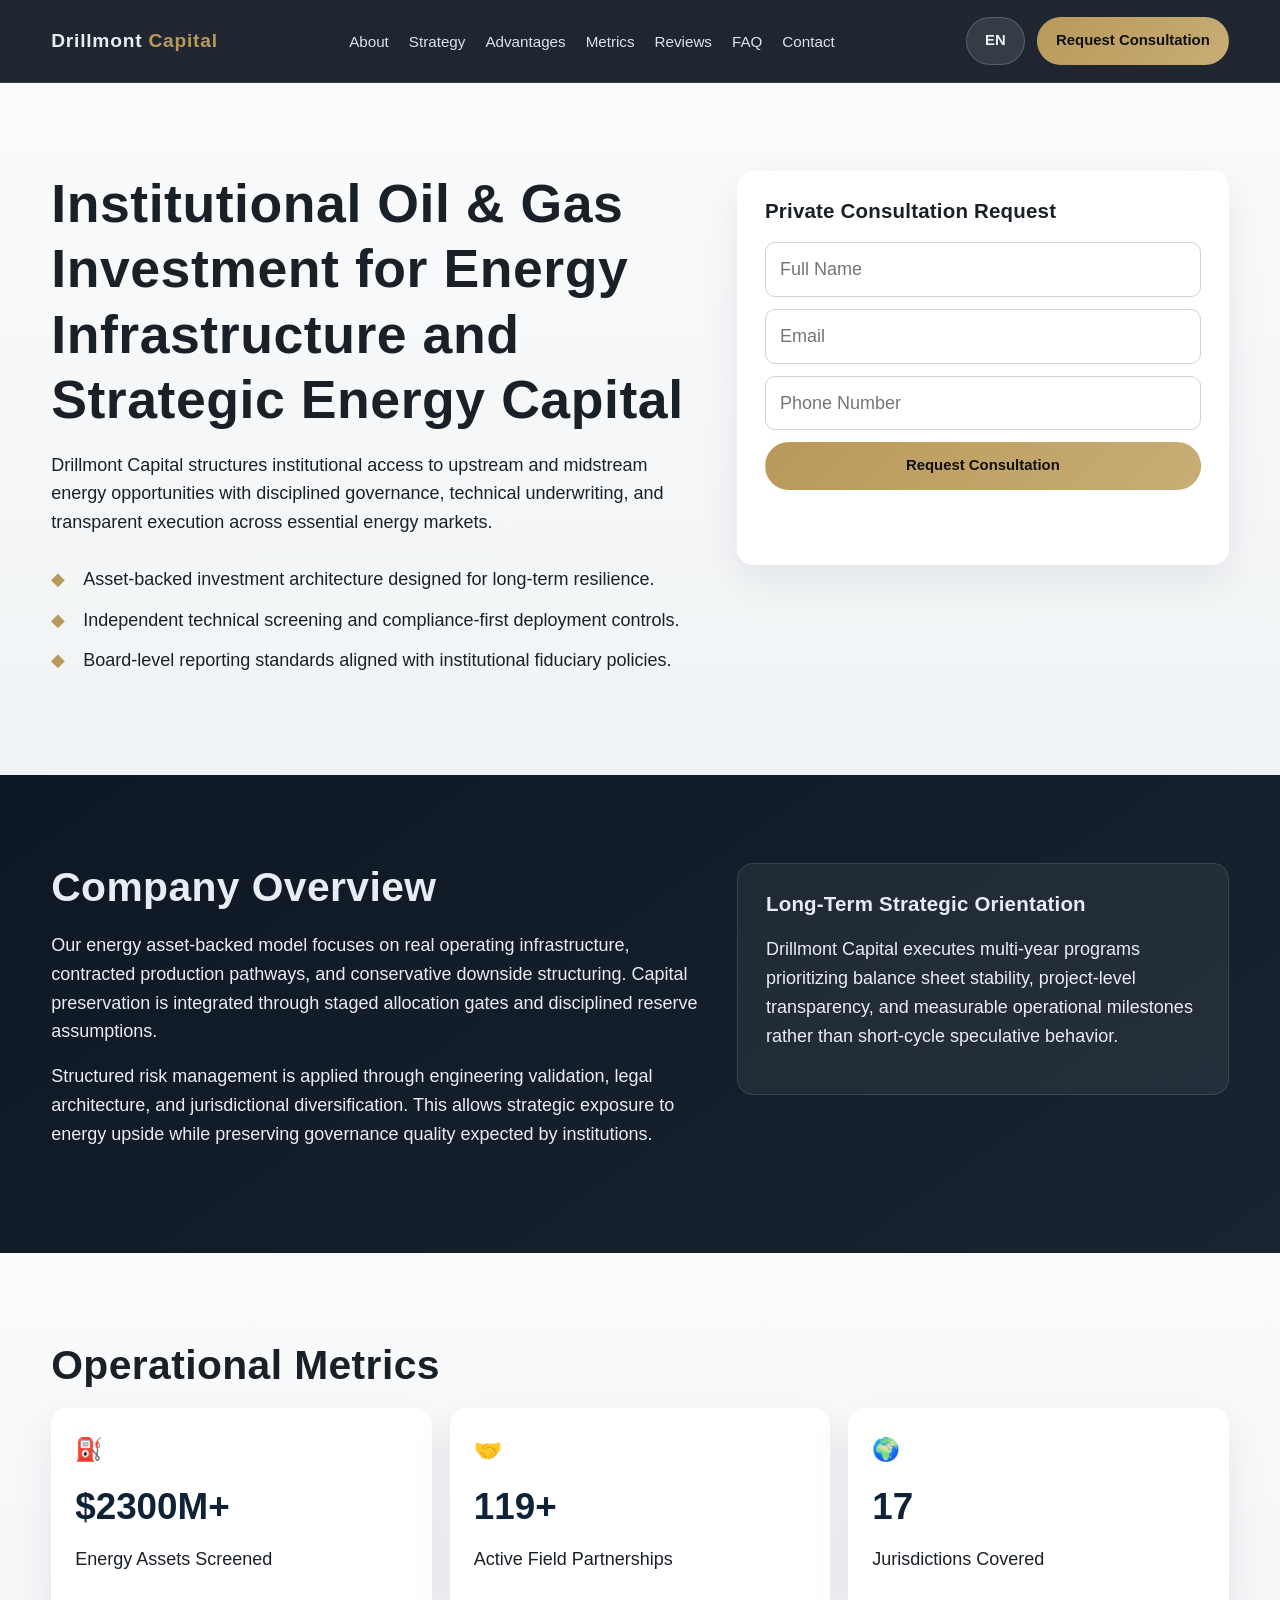
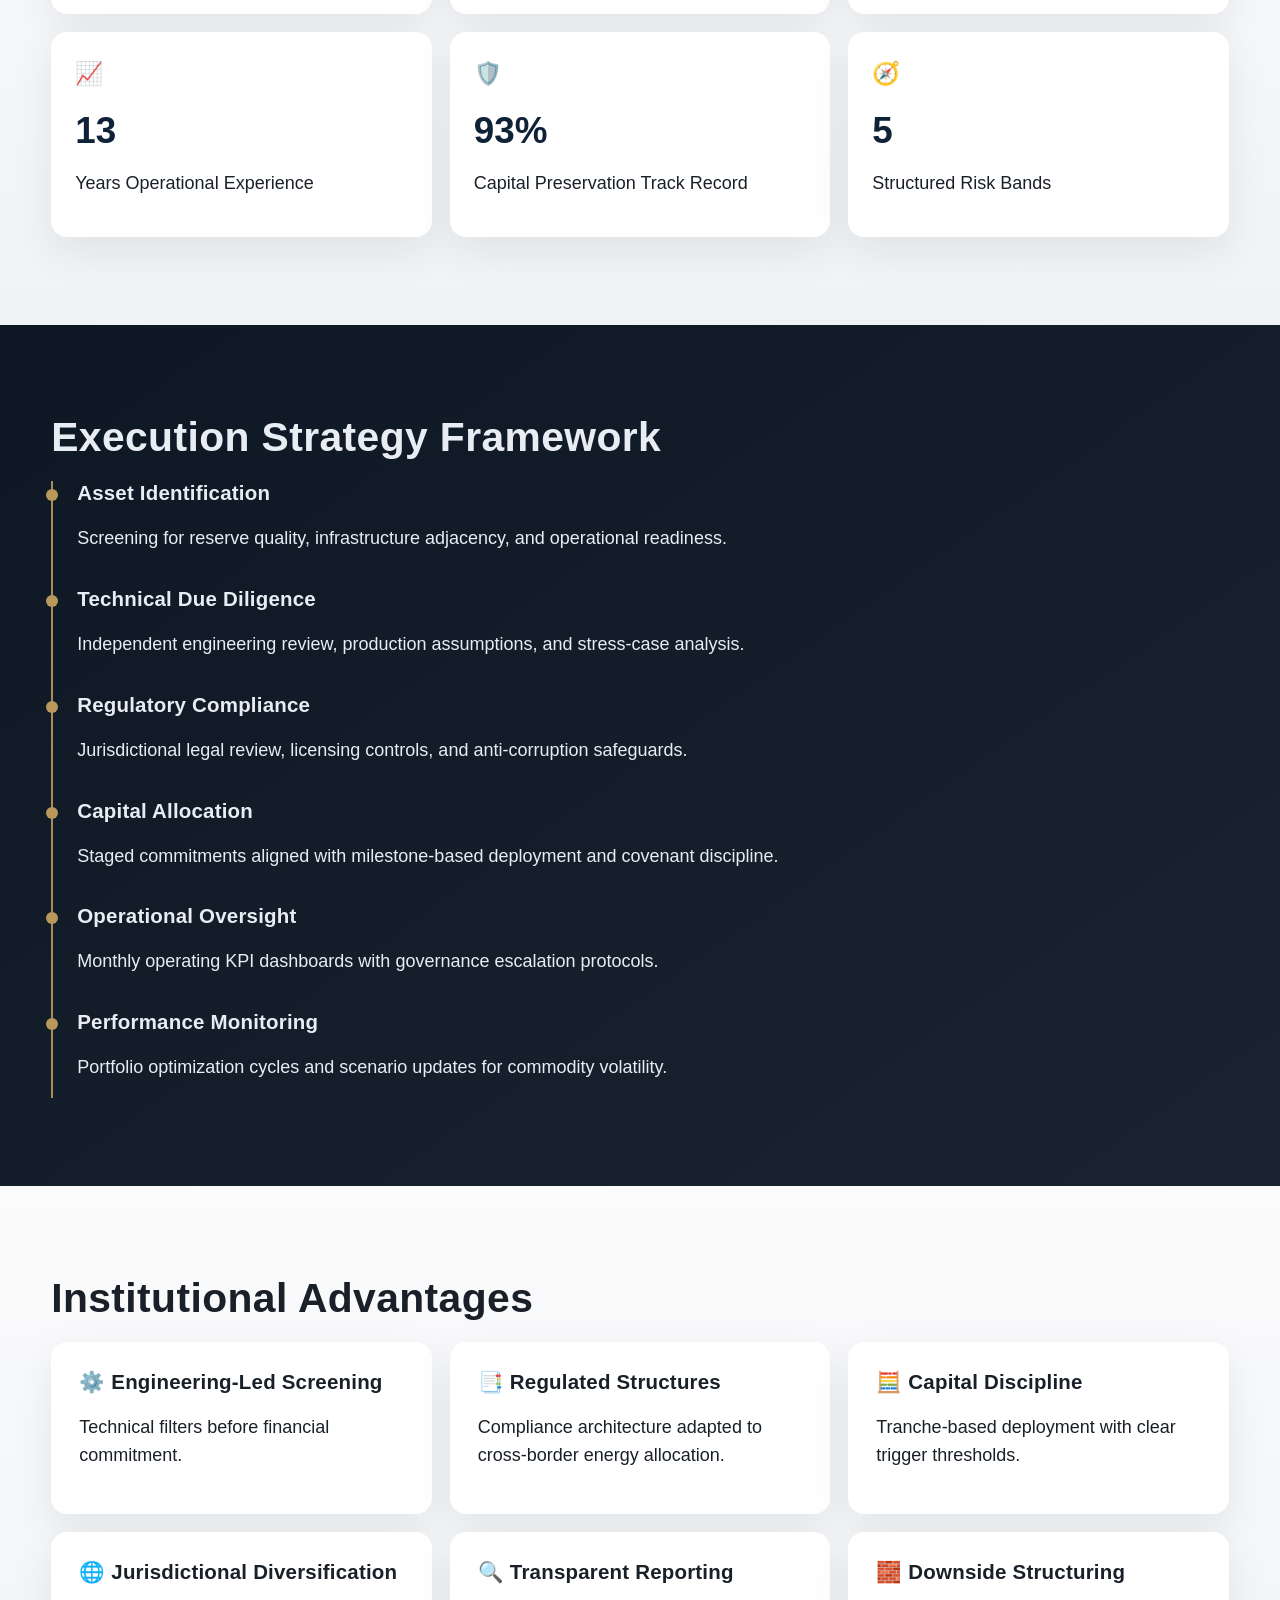
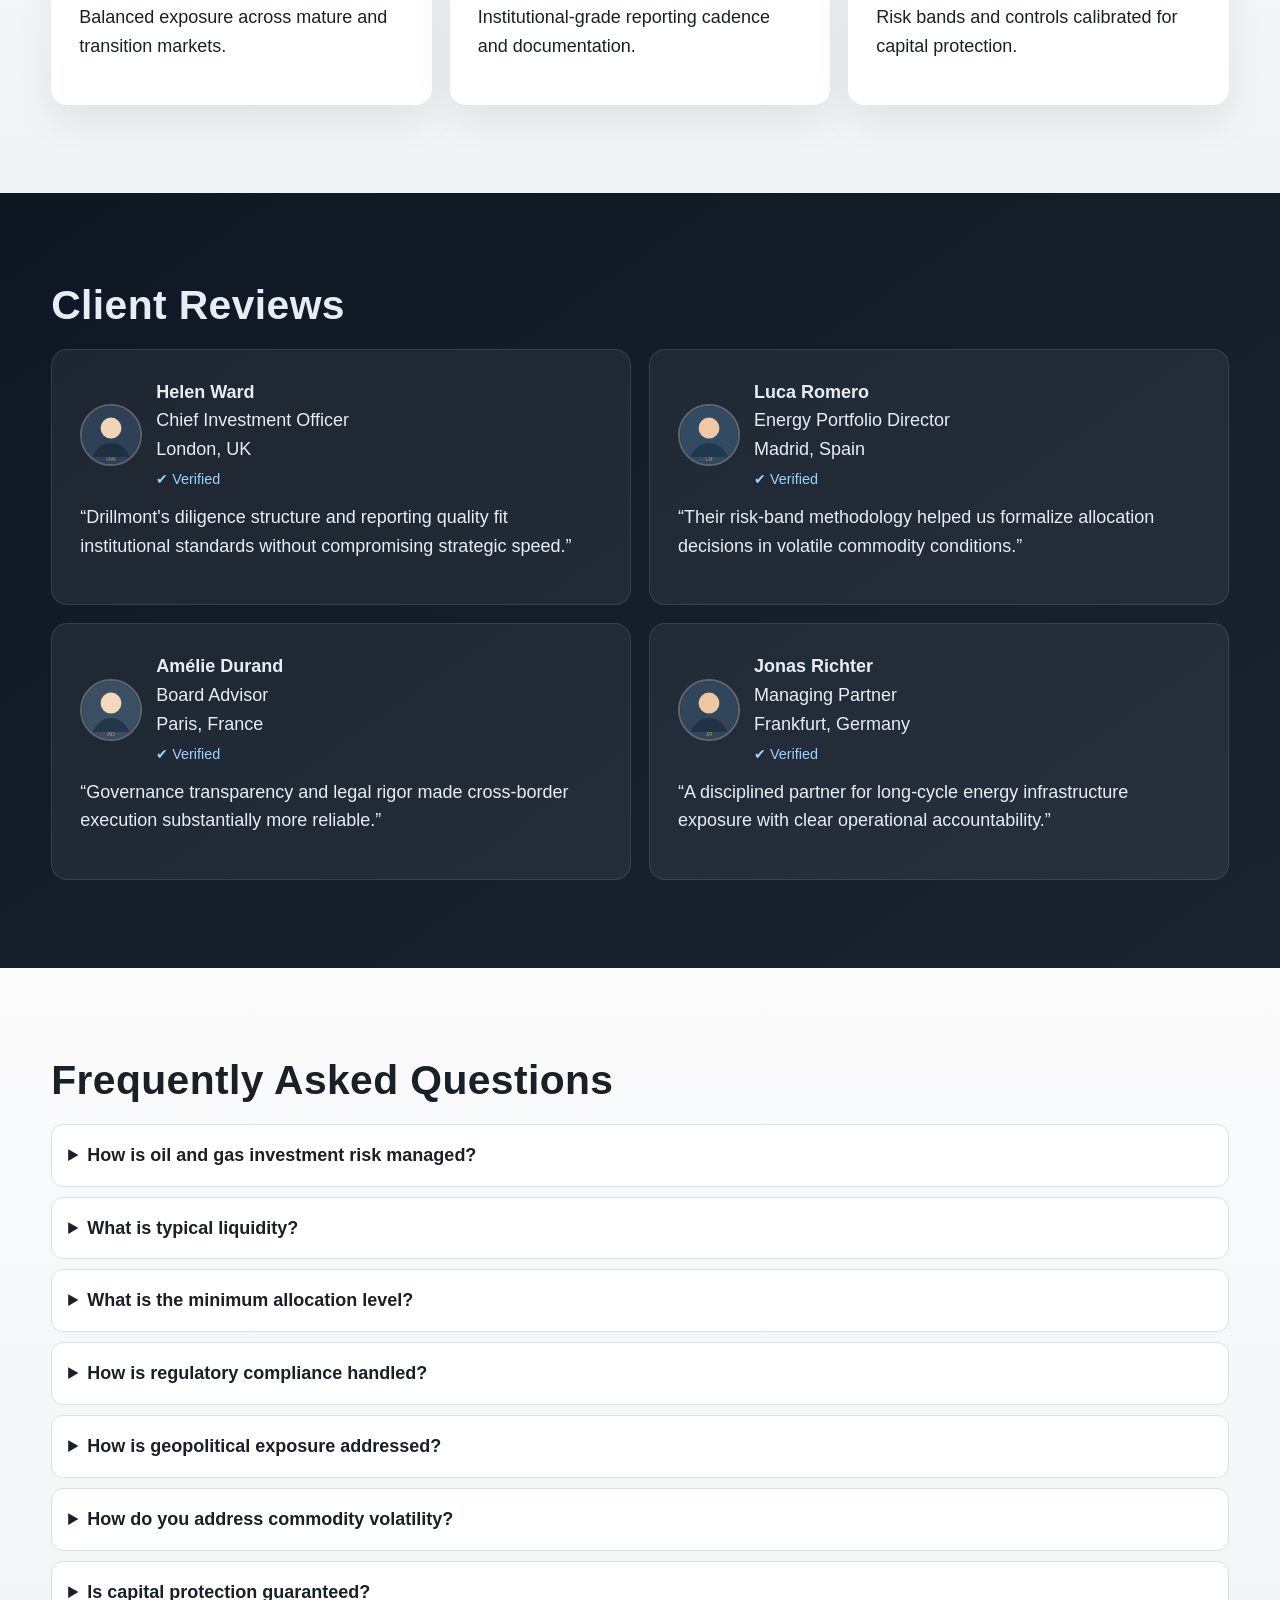
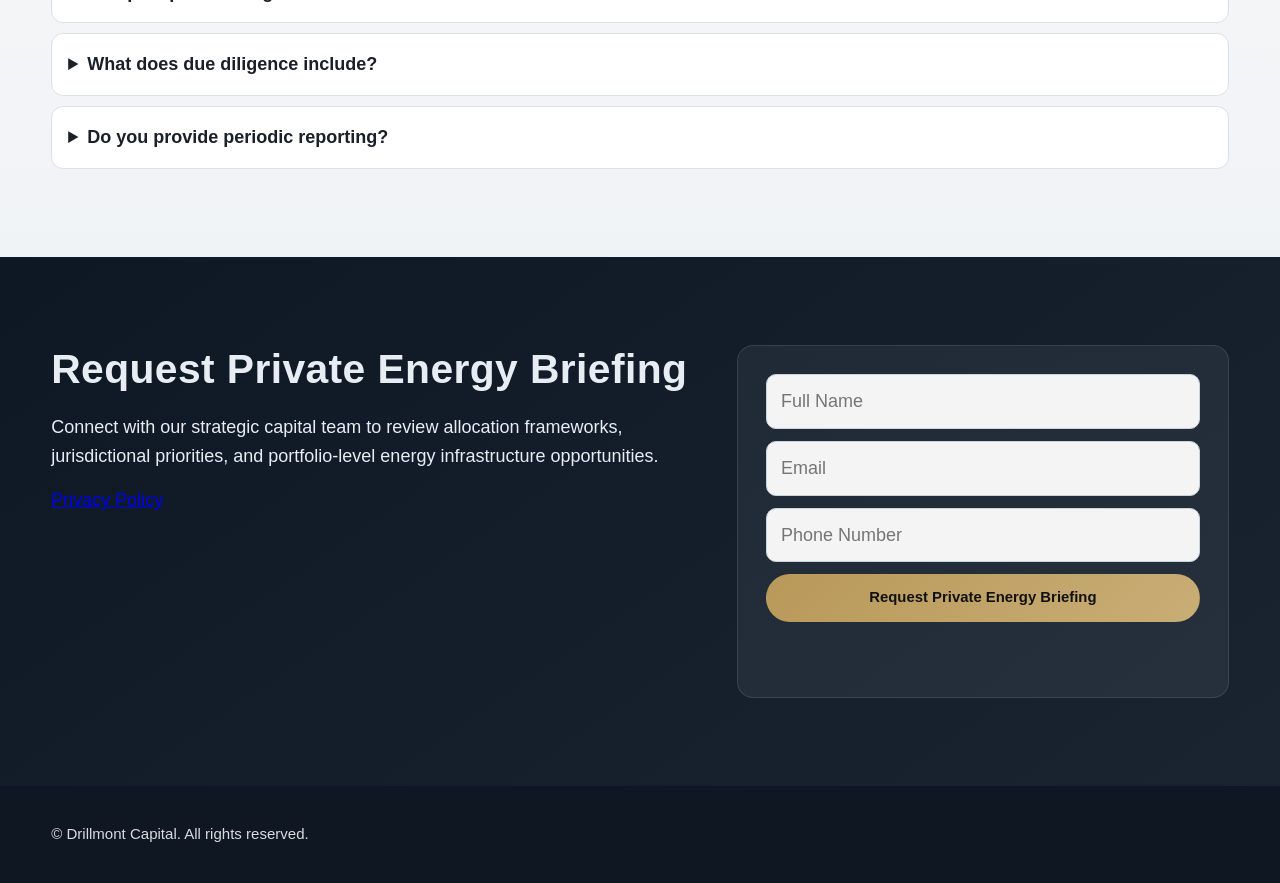
==== index.html @ 222e93b5 "Build premium multilingual static Drillmont Capital website" ====
<!doctype html>
<html lang="en">
<head>
  <meta charset="UTF-8">
  <meta name="viewport" content="width=device-width,initial-scale=1">
  <title>Drillmont Capital | Oil & Gas Investment & Strategic Energy Capital</title>
  <meta name="description" content="Drillmont Capital is an institutional oil and gas investment firm focused on strategic energy capital, infrastructure-backed opportunities, risk structure, and long-term capital preservation.">
  <link rel="icon" href="./assets/favicon.svg" type="image/svg+xml">
  <link rel="stylesheet" href="./assets/styles.css">
</head>
<body>
<header class="site-header">
  <div class="container header-row">
    <a class="logo" href="./index.html">Drillmont <span>Capital</span></a>
    <nav class="main-nav" aria-label="Primary">
      <ul>
        <li><a href="#about">About</a></li><li><a href="#strategy">Strategy</a></li><li><a href="#advantages">Advantages</a></li><li><a href="#metrics">Metrics</a></li><li><a href="#reviews">Reviews</a></li><li><a href="#faq">FAQ</a></li><li><a href="#contact">Contact</a></li>
      </ul>
    </nav>
    <div class="header-actions">
      <select class="lang-select" aria-label="Select language">
        <option value="./index.html" selected>EN</option><option value="./de/index.html">DE</option><option value="./fr/index.html">FR</option><option value="./es/index.html">ES</option><option value="./it/index.html">IT</option>
      </select>
      <a class="btn" href="#contact">Request Consultation</a>
      <button class="burger" aria-label="Open menu" aria-expanded="false"><span></span><span></span><span></span></button>
    </div>
  </div>
</header>
<div class="drawer-backdrop"></div>
<aside class="mobile-drawer" aria-label="Mobile menu">
  <a href="#about">About</a><a href="#strategy">Strategy</a><a href="#advantages">Advantages</a><a href="#metrics">Metrics</a><a href="#reviews">Reviews</a><a href="#faq">FAQ</a><a href="#contact">Contact</a>
  <select class="lang-select" aria-label="Select language mobile">
    <option value="./index.html" selected>English</option><option value="./de/index.html">Deutsch</option><option value="./fr/index.html">Français</option><option value="./es/index.html">Español</option><option value="./it/index.html">Italiano</option>
  </select>
</aside>

<section class="section section-light" id="about">
  <div class="container hero-grid">
    <div>
      <h1>Institutional Oil &amp; Gas Investment for Energy Infrastructure and Strategic Energy Capital</h1>
      <p>Drillmont Capital structures institutional access to upstream and midstream energy opportunities with disciplined governance, technical underwriting, and transparent execution across essential energy markets.</p>
      <ul class="trust-list">
        <li>Asset-backed investment architecture designed for long-term resilience.</li>
        <li>Independent technical screening and compliance-first deployment controls.</li>
        <li>Board-level reporting standards aligned with institutional fiduciary policies.</li>
      </ul>
    </div>
    <div class="card">
      <h3>Private Consultation Request</h3>
      <form class="form-grid" data-demo-form="true">
        <input type="text" placeholder="Full Name" required>
        <input type="email" placeholder="Email" required>
        <input type="tel" placeholder="Phone Number" required>
        <button class="btn" type="submit">Request Consultation</button>
        <div class="submit-msg" aria-live="polite"></div>
      </form>
    </div>
  </div>
</section>

<section class="section section-dark">
  <div class="container overview-grid">
    <div>
      <h2>Company Overview</h2>
      <p>Our energy asset-backed model focuses on real operating infrastructure, contracted production pathways, and conservative downside structuring. Capital preservation is integrated through staged allocation gates and disciplined reserve assumptions.</p>
      <p>Structured risk management is applied through engineering validation, legal architecture, and jurisdictional diversification. This allows strategic exposure to energy upside while preserving governance quality expected by institutions.</p>
    </div>
    <div class="card">
      <h3>Long-Term Strategic Orientation</h3>
      <p>Drillmont Capital executes multi-year programs prioritizing balance sheet stability, project-level transparency, and measurable operational milestones rather than short-cycle speculative behavior.</p>
    </div>
  </div>
</section>

<section class="section section-light" id="metrics">
  <div class="container">
    <h2>Operational Metrics</h2>
    <div class="stats-grid">
      <article class="stat-card"><div class="stat-icon">⛽</div><div class="stat-value" data-counter-target="24" data-prefix="$" data-suffix="00M+">$0</div><p>Energy Assets Screened</p></article>
      <article class="stat-card"><div class="stat-icon">🤝</div><div class="stat-value" data-counter-target="120" data-suffix="+">0</div><p>Active Field Partnerships</p></article>
      <article class="stat-card"><div class="stat-icon">🌍</div><div class="stat-value" data-counter-target="18">0</div><p>Jurisdictions Covered</p></article>
      <article class="stat-card"><div class="stat-icon">📈</div><div class="stat-value" data-counter-target="14">0</div><p>Years Operational Experience</p></article>
      <article class="stat-card"><div class="stat-icon">🛡️</div><div class="stat-value" data-counter-target="94" data-suffix="%">0</div><p>Capital Preservation Track Record</p></article>
      <article class="stat-card"><div class="stat-icon">🧭</div><div class="stat-value" data-counter-target="6">0</div><p>Structured Risk Bands</p></article>
    </div>
  </div>
</section>

<section class="section section-dark" id="strategy">
  <div class="container">
    <h2>Execution Strategy Framework</h2>
    <div class="timeline">
      <div class="timeline-item"><h3>Asset Identification</h3><p>Screening for reserve quality, infrastructure adjacency, and operational readiness.</p></div>
      <div class="timeline-item"><h3>Technical Due Diligence</h3><p>Independent engineering review, production assumptions, and stress-case analysis.</p></div>
      <div class="timeline-item"><h3>Regulatory Compliance</h3><p>Jurisdictional legal review, licensing controls, and anti-corruption safeguards.</p></div>
      <div class="timeline-item"><h3>Capital Allocation</h3><p>Staged commitments aligned with milestone-based deployment and covenant discipline.</p></div>
      <div class="timeline-item"><h3>Operational Oversight</h3><p>Monthly operating KPI dashboards with governance escalation protocols.</p></div>
      <div class="timeline-item"><h3>Performance Monitoring</h3><p>Portfolio optimization cycles and scenario updates for commodity volatility.</p></div>
    </div>
  </div>
</section>

<section class="section section-light" id="advantages">
  <div class="container">
    <h2>Institutional Advantages</h2>
    <div class="adv-grid">
      <article class="card"><h3>⚙️ Engineering-Led Screening</h3><p>Technical filters before financial commitment.</p></article>
      <article class="card"><h3>📑 Regulated Structures</h3><p>Compliance architecture adapted to cross-border energy allocation.</p></article>
      <article class="card"><h3>🧮 Capital Discipline</h3><p>Tranche-based deployment with clear trigger thresholds.</p></article>
      <article class="card"><h3>🌐 Jurisdictional Diversification</h3><p>Balanced exposure across mature and transition markets.</p></article>
      <article class="card"><h3>🔍 Transparent Reporting</h3><p>Institutional-grade reporting cadence and documentation.</p></article>
      <article class="card"><h3>🧱 Downside Structuring</h3><p>Risk bands and controls calibrated for capital protection.</p></article>
    </div>
  </div>
</section>

<section class="section section-dark" id="reviews">
  <div class="container">
    <h2>Client Reviews</h2>
    <div class="review-grid">
      <article class="card"><div class="testimonial-head"><img class="avatar" src="./assets/avatars/avatar-1.svg" alt="Helen Ward"><div><strong>Helen Ward</strong><br>Chief Investment Officer<br>London, UK<br><span class="badge">✔ Verified</span></div></div><p>“Drillmont's diligence structure and reporting quality fit institutional standards without compromising strategic speed.”</p></article>
      <article class="card"><div class="testimonial-head"><img class="avatar" src="./assets/avatars/avatar-2.svg" alt="Luca Romero"><div><strong>Luca Romero</strong><br>Energy Portfolio Director<br>Madrid, Spain<br><span class="badge">✔ Verified</span></div></div><p>“Their risk-band methodology helped us formalize allocation decisions in volatile commodity conditions.”</p></article>
      <article class="card"><div class="testimonial-head"><img class="avatar" src="./assets/avatars/avatar-3.svg" alt="Amelie Durand"><div><strong>Amélie Durand</strong><br>Board Advisor<br>Paris, France<br><span class="badge">✔ Verified</span></div></div><p>“Governance transparency and legal rigor made cross-border execution substantially more reliable.”</p></article>
      <article class="card"><div class="testimonial-head"><img class="avatar" src="./assets/avatars/avatar-4.svg" alt="Jonas Richter"><div><strong>Jonas Richter</strong><br>Managing Partner<br>Frankfurt, Germany<br><span class="badge">✔ Verified</span></div></div><p>“A disciplined partner for long-cycle energy infrastructure exposure with clear operational accountability.”</p></article>
    </div>
  </div>
</section>

<section class="section section-light faq" id="faq">
  <div class="container">
    <h2>Frequently Asked Questions</h2>
    <details><summary>How is oil and gas investment risk managed?</summary><p>Through reserve validation, stress-tested pricing assumptions, and staged capital deployment controls.</p></details>
    <details><summary>What is typical liquidity?</summary><p>Liquidity depends on structure and project phase; allocations are generally positioned as medium-to-long term.</p></details>
    <details><summary>What is the minimum allocation level?</summary><p>Minimum allocation is discussed in consultation and depends on jurisdiction, mandate type, and suitability checks.</p></details>
    <details><summary>How is regulatory compliance handled?</summary><p>We apply jurisdiction-specific legal review, AML/KYC frameworks, and ongoing compliance monitoring.</p></details>
    <details><summary>How is geopolitical exposure addressed?</summary><p>By diversification, legal protections, and exposure limits tied to predefined risk bands.</p></details>
    <details><summary>How do you address commodity volatility?</summary><p>Scenario planning, hedging frameworks where appropriate, and active portfolio rebalancing.</p></details>
    <details><summary>Is capital protection guaranteed?</summary><p>No. Capital is at risk and no guaranteed returns are offered; all opportunities involve market uncertainty.</p></details>
    <details><summary>What does due diligence include?</summary><p>Technical, legal, environmental, operational, and financial diligence conducted prior to investment.</p></details>
    <details><summary>Do you provide periodic reporting?</summary><p>Yes. Clients receive structured reporting with key performance and risk indicators.</p></details>
  </div>
</section>

<section class="section section-dark" id="contact">
  <div class="container contact-grid">
    <div>
      <h2>Request Private Energy Briefing</h2>
      <p>Connect with our strategic capital team to review allocation frameworks, jurisdictional priorities, and portfolio-level energy infrastructure opportunities.</p>
      <p><a href="#" data-open-privacy>Privacy Policy</a></p>
    </div>
    <div class="card">
      <form class="form-grid" data-demo-form="true">
        <input type="text" placeholder="Full Name" required>
        <input type="email" placeholder="Email" required>
        <input type="tel" placeholder="Phone Number" required>
        <button class="btn" type="submit">Request Private Energy Briefing</button>
        <div class="submit-msg" aria-live="polite"></div>
      </form>
    </div>
  </div>
</section>

<footer class="footer"><div class="container">© Drillmont Capital. All rights reserved.</div></footer>

<div class="modal" id="privacy-modal" aria-hidden="true">
  <div class="modal-backdrop"></div>
  <div class="modal-panel">
    <button class="modal-close" data-close-privacy aria-label="Close">×</button>
    <h2>Privacy Policy</h2>
    <h3>Introduction</h3><p>This policy explains how Drillmont Capital collects and processes personal data in connection with strategic energy capital communications.</p>
    <h3>Definitions</h3><p>Personal data means any information relating to an identified or identifiable person. Processing includes collection, storage, analysis, and transmission.</p>
    <h3>Data Processing</h3><p>We process contact details, communication records, and suitability information for consultation management, regulatory checks, and service improvement.</p>
    <h3>Legal Basis</h3><p>Processing is based on consent, contractual necessity, legal obligations, and legitimate interest where appropriate.</p>
    <h3>Energy Market Risk Disclosure</h3><p>Energy investment activity includes commodity price volatility, operational execution risk, regulatory change risk, and geopolitical disruptions that can materially affect outcomes.</p>
    <h3>Capital at Risk</h3><p>All investment activity involves risk of partial or total capital loss. No return is guaranteed.</p>
    <h3>Commodity Volatility</h3><p>Oil, gas, and related infrastructure valuations may fluctuate due to market supply and demand conditions.</p>
    <h3>Geopolitical Risk</h3><p>Cross-border activity may be affected by sanctions, fiscal policy changes, trade restrictions, and political instability.</p>
    <h3>No Guaranteed Returns</h3><p>Past performance is not indicative of future performance. Projections are illustrative and subject to uncertainty.</p>
    <h3>Data Retention</h3><p>Data is retained only for as long as required by legal, regulatory, and legitimate business purposes.</p>
    <h3>User Rights</h3><p>You may request access, correction, deletion, portability, and restriction of processing, subject to applicable law.</p>
    <h3>GDPR Compliance</h3><p>For EU/EEA contacts, GDPR rights are supported, including the right to lodge a complaint with a supervisory authority.</p>
    <h3>International Transfers</h3><p>Where data is transferred internationally, appropriate safeguards are applied, including contractual protections.</p>
    <h3>Policy Updates</h3><p>This policy may be updated periodically to reflect legal or operational changes.</p>
    <h3>Contact</h3><p>For privacy inquiries, contact: privacy@drillmont-capital.example</p>
    <div class="modal-actions"><button class="btn" data-close-privacy>Close</button></div>
  </div>
</div>

<script src="./assets/main.js"></script>
</body>
</html>
---- assets/styles.css ----
:root {
  --bg-light: #f6f7f8;
  --bg-white: #ffffff;
  --bg-dark: linear-gradient(145deg, #0e1824, #1a2431);
  --text-main: #1a2028;
  --text-light: #e8edf4;
  --muted: #6a7380;
  --accent: #b9995a;
  --accent-2: #0d7a7a;
  --shadow: 0 14px 40px rgba(16, 26, 39, 0.08);
  --radius: 16px;
  --container: 1180px;
}

* { box-sizing: border-box; }
html { scroll-behavior: smooth; }
body {
  margin: 0;
  font-family: "Inter", "Segoe UI", Arial, sans-serif;
  font-size: 18px;
  line-height: 1.6;
  color: var(--text-main);
  background: var(--bg-light);
}

.container { width: min(var(--container), 92%); margin: 0 auto; }
.section { padding: 88px 0; }
.section-light { background: linear-gradient(180deg, #fbfbfc, #f0f3f5); }
.section-dark { background: var(--bg-dark); color: var(--text-light); }

h1, h2, h3, h4 { line-height: 1.22; margin: 0 0 18px; letter-spacing: 0.01em; }
h1 { font-size: clamp(2.1rem, 5vw, 3.35rem); }
h2 { font-size: clamp(1.8rem, 4vw, 2.55rem); }
h3 { font-size: 1.28rem; }
p { margin: 0 0 16px; }

.site-header {
  position: sticky;
  top: 0;
  z-index: 200;
  backdrop-filter: blur(10px);
  background: rgba(12, 20, 31, 0.92);
  color: var(--text-light);
  border-bottom: 1px solid rgba(255, 255, 255, 0.12);
}
.header-row {
  display: grid;
  grid-template-columns: auto 1fr auto;
  align-items: center;
  gap: 22px;
  min-height: 82px;
}
.logo {
  font-weight: 700;
  font-size: 1.2rem;
  color: var(--text-light);
  text-decoration: none;
  letter-spacing: .04em;
}
.logo span { color: var(--accent); }
.main-nav ul {
  list-style: none;
  display: flex;
  justify-content: center;
  gap: 20px;
  margin: 0;
  padding: 0;
}
.main-nav a {
  color: #dbe2ec;
  text-decoration: none;
  font-weight: 500;
  font-size: .95rem;
}
.main-nav a:hover { color: #fff; }

.header-actions { display: flex; align-items: center; gap: 12px; }
.lang-select,
.btn {
  appearance: none;
  border: 1px solid transparent;
  border-radius: 999px;
  padding: 11px 18px;
  font-size: .93rem;
  font-weight: 600;
  cursor: pointer;
}
.lang-select {
  background: rgba(255, 255, 255, 0.1);
  color: #eef3f7;
  border-color: rgba(255, 255, 255, 0.18);
}
.btn {
  background: linear-gradient(135deg, var(--accent), #c8ad75);
  color: #111;
  text-decoration: none;
  display: inline-block;
}
.btn:hover { filter: brightness(1.05); }

.burger {
  display: none;
  background: transparent;
  border: 0;
  width: 40px;
  height: 40px;
}
.burger span {
  display: block;
  height: 2px;
  margin: 7px 0;
  background: #fff;
}
.mobile-drawer {
  position: fixed;
  top: 0; right: -100%;
  width: min(320px, 90%);
  height: 100vh;
  background: #131f2d;
  color: var(--text-light);
  padding: 28px;
  transition: right .28s ease;
  z-index: 250;
}
.mobile-drawer.open { right: 0; }
.mobile-drawer a { color: #edf2f9; text-decoration: none; display: block; margin: 12px 0; }
.drawer-backdrop {
  display: none;
  position: fixed;
  inset: 0;
  background: rgba(3, 7, 12, 0.5);
  z-index: 230;
}
.drawer-backdrop.open { display: block; }

.hero-grid,
.overview-grid,
.contact-grid { display: grid; grid-template-columns: 1.2fr .9fr; gap: 30px; align-items: start; }
.trust-list { list-style: none; padding: 0; margin: 28px 0 0; }
.trust-list li {
  margin-bottom: 12px;
  padding-left: 32px;
  position: relative;
}
.trust-list li::before {
  content: "◆";
  position: absolute;
  left: 0;
  color: var(--accent);
}

.card {
  background: var(--bg-white);
  border-radius: var(--radius);
  padding: 28px;
  box-shadow: var(--shadow);
}
.section-dark .card {
  background: rgba(255, 255, 255, 0.06);
  border: 1px solid rgba(255, 255, 255, 0.1);
  box-shadow: none;
}

.form-grid { display: grid; gap: 12px; }
input, button, select, textarea {
  font: inherit;
}
input {
  width: 100%;
  padding: 12px 14px;
  border-radius: 10px;
  border: 1px solid #cad2dc;
}
.section-dark input {
  background: rgba(255, 255, 255, 0.95);
  color: #111;
}
.submit-msg { margin-top: 10px; color: var(--accent-2); font-weight: 600; min-height: 1.4em; }

.stats-grid {
  display: grid;
  grid-template-columns: repeat(3, 1fr);
  gap: 18px;
}
.stat-card { padding: 24px; border-radius: var(--radius); background: var(--bg-white); box-shadow: var(--shadow); }
.stat-icon { font-size: 1.4rem; }
.stat-value { font-size: clamp(1.7rem, 3vw, 2.3rem); font-weight: 800; margin: 10px 0 8px; color: #102237; }

.timeline { border-left: 2px solid rgba(185, 153, 90, 0.9); padding-left: 24px; display: grid; gap: 18px; }
.timeline-item { position: relative; }
.timeline-item::before {
  content: "";
  width: 12px; height: 12px; border-radius: 50%;
  position: absolute; left: -31px; top: 8px;
  background: var(--accent);
}

.adv-grid,
.review-grid,
.faq-grid { display: grid; grid-template-columns: repeat(3, 1fr); gap: 18px; }
.review-grid { grid-template-columns: repeat(2, 1fr); }
.badge { display: inline-flex; gap: 8px; align-items: center; font-size: .9rem; color: #9ed3ff; }
.testimonial-head { display: flex; gap: 14px; align-items: center; margin-bottom: 10px; }
.avatar { width: 62px; height: 62px; border-radius: 50%; border: 2px solid rgba(255,255,255,.28); }

.faq details {
  border: 1px solid #d9e1ea;
  border-radius: 12px;
  background: #fff;
  padding: 16px;
}
.faq summary { cursor: pointer; font-weight: 600; }
.faq details + details { margin-top: 10px; }

.footer { padding: 36px 0; background: #0f1722; color: #d7dce4; font-size: .94rem; }
.footer a { color: #fff; }

.modal {
  display: none;
  position: fixed;
  inset: 0;
  z-index: 300;
}
.modal.open { display: block; }
.modal-backdrop { position: absolute; inset: 0; background: rgba(0,0,0,.6); }
.modal-panel {
  position: relative;
  background: #fff;
  color: #1f2a34;
  width: min(860px, 92%);
  max-height: 84vh;
  overflow: auto;
  margin: 6vh auto;
  border-radius: 14px;
  padding: 26px;
}
.modal-close {
  position: absolute;
  right: 14px;
  top: 10px;
  border: 0;
  font-size: 1.5rem;
  background: none;
  cursor: pointer;
}
.modal-actions { text-align: right; margin-top: 24px; }

@media (max-width: 1060px) {
  .main-nav { display: none; }
  .burger { display: block; }
  .header-actions .btn { display: none; }
  .header-row { grid-template-columns: auto 1fr auto; }
  .hero-grid, .overview-grid, .contact-grid { grid-template-columns: 1fr; }
  .stats-grid, .adv-grid, .faq-grid { grid-template-columns: 1fr 1fr; }
}
@media (max-width: 760px) {
  body { font-size: 17px; }
  .section { padding: 66px 0; }
  .stats-grid, .adv-grid, .review-grid, .faq-grid { grid-template-columns: 1fr; }
  .lang-select { width: 100%; }
}
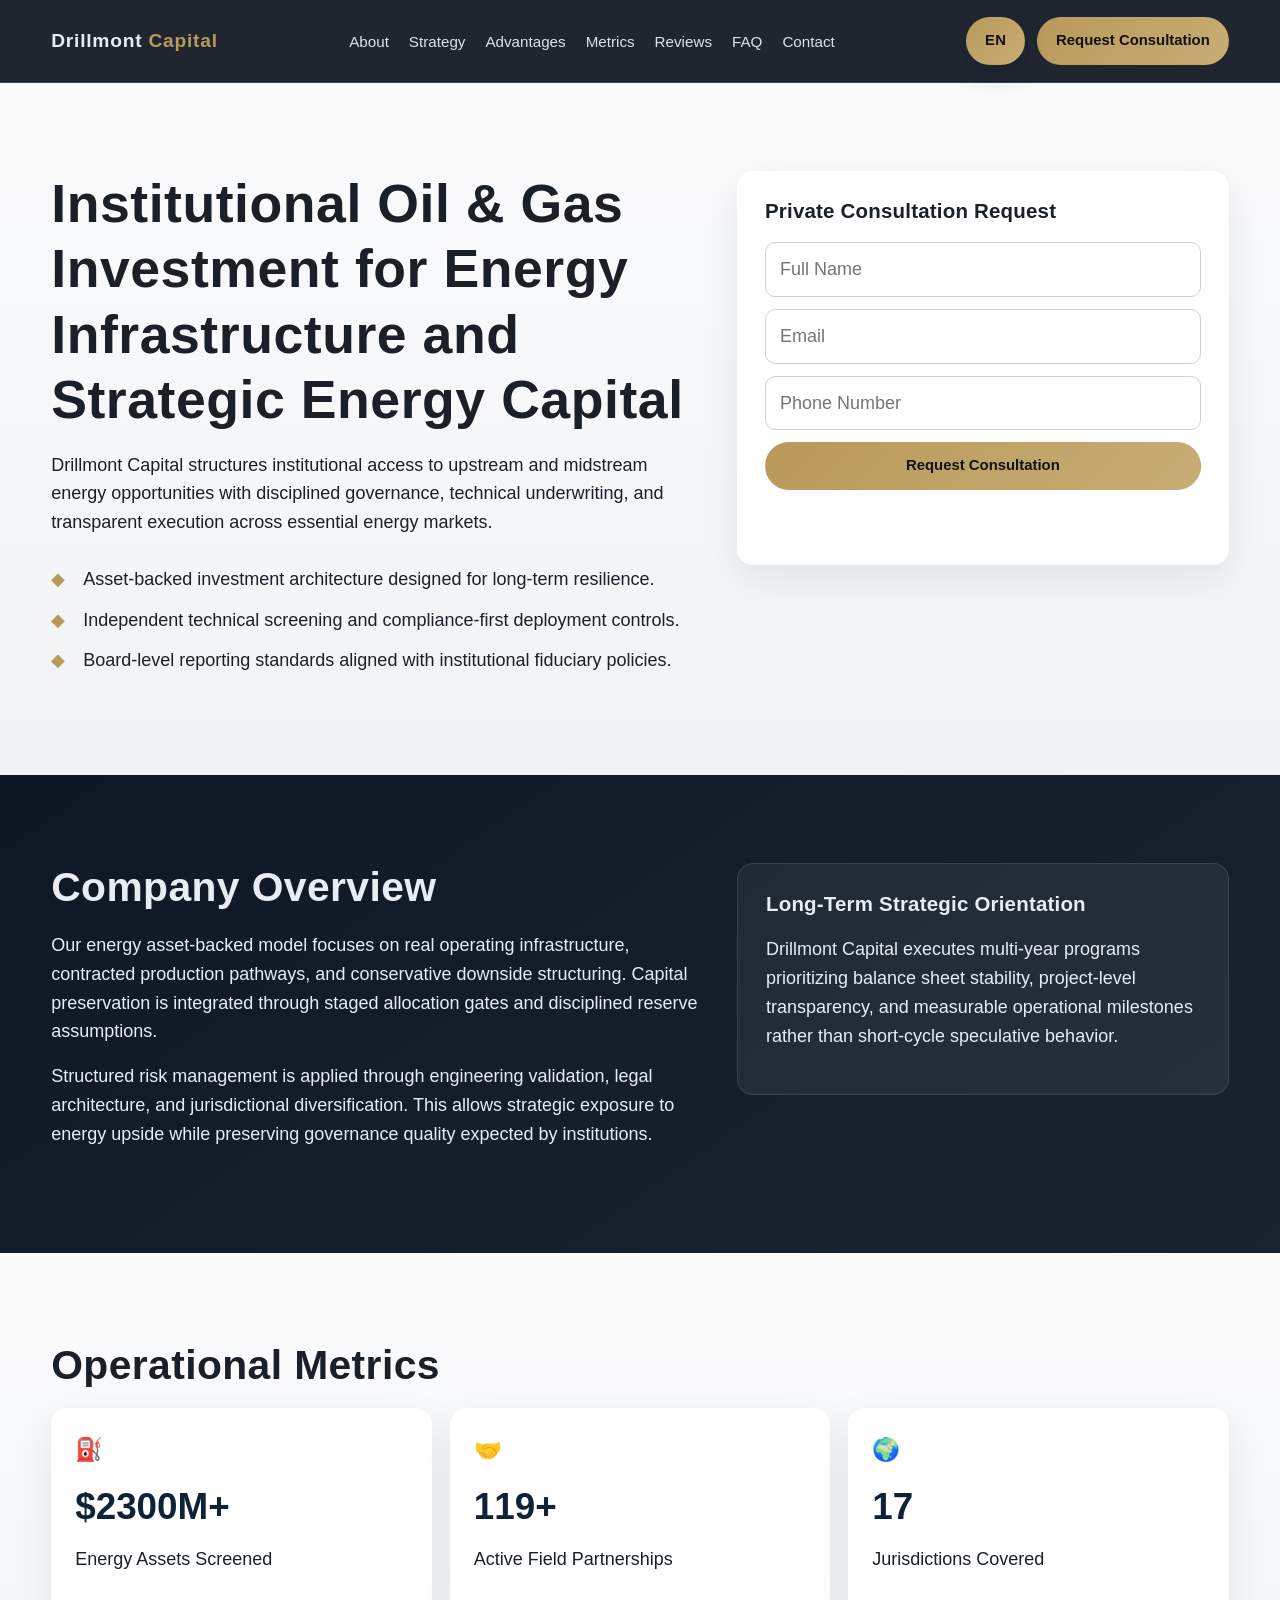
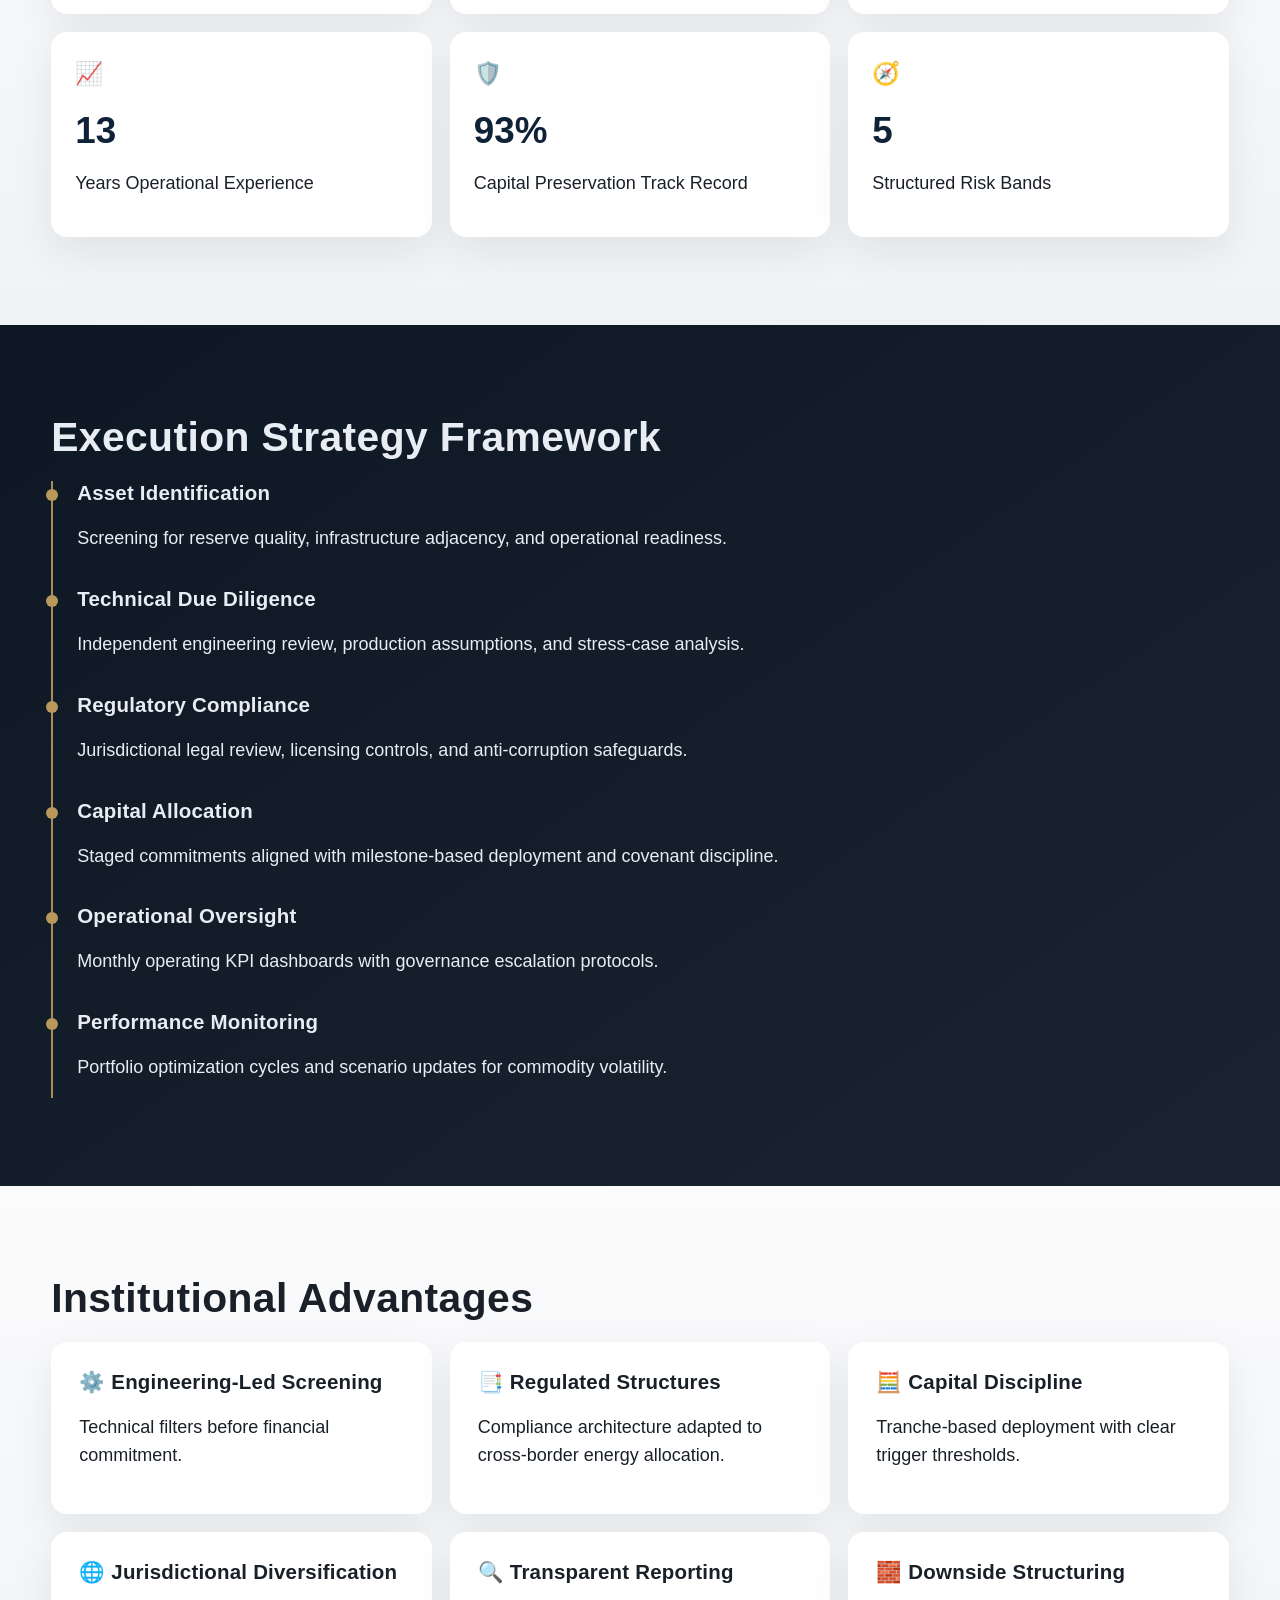
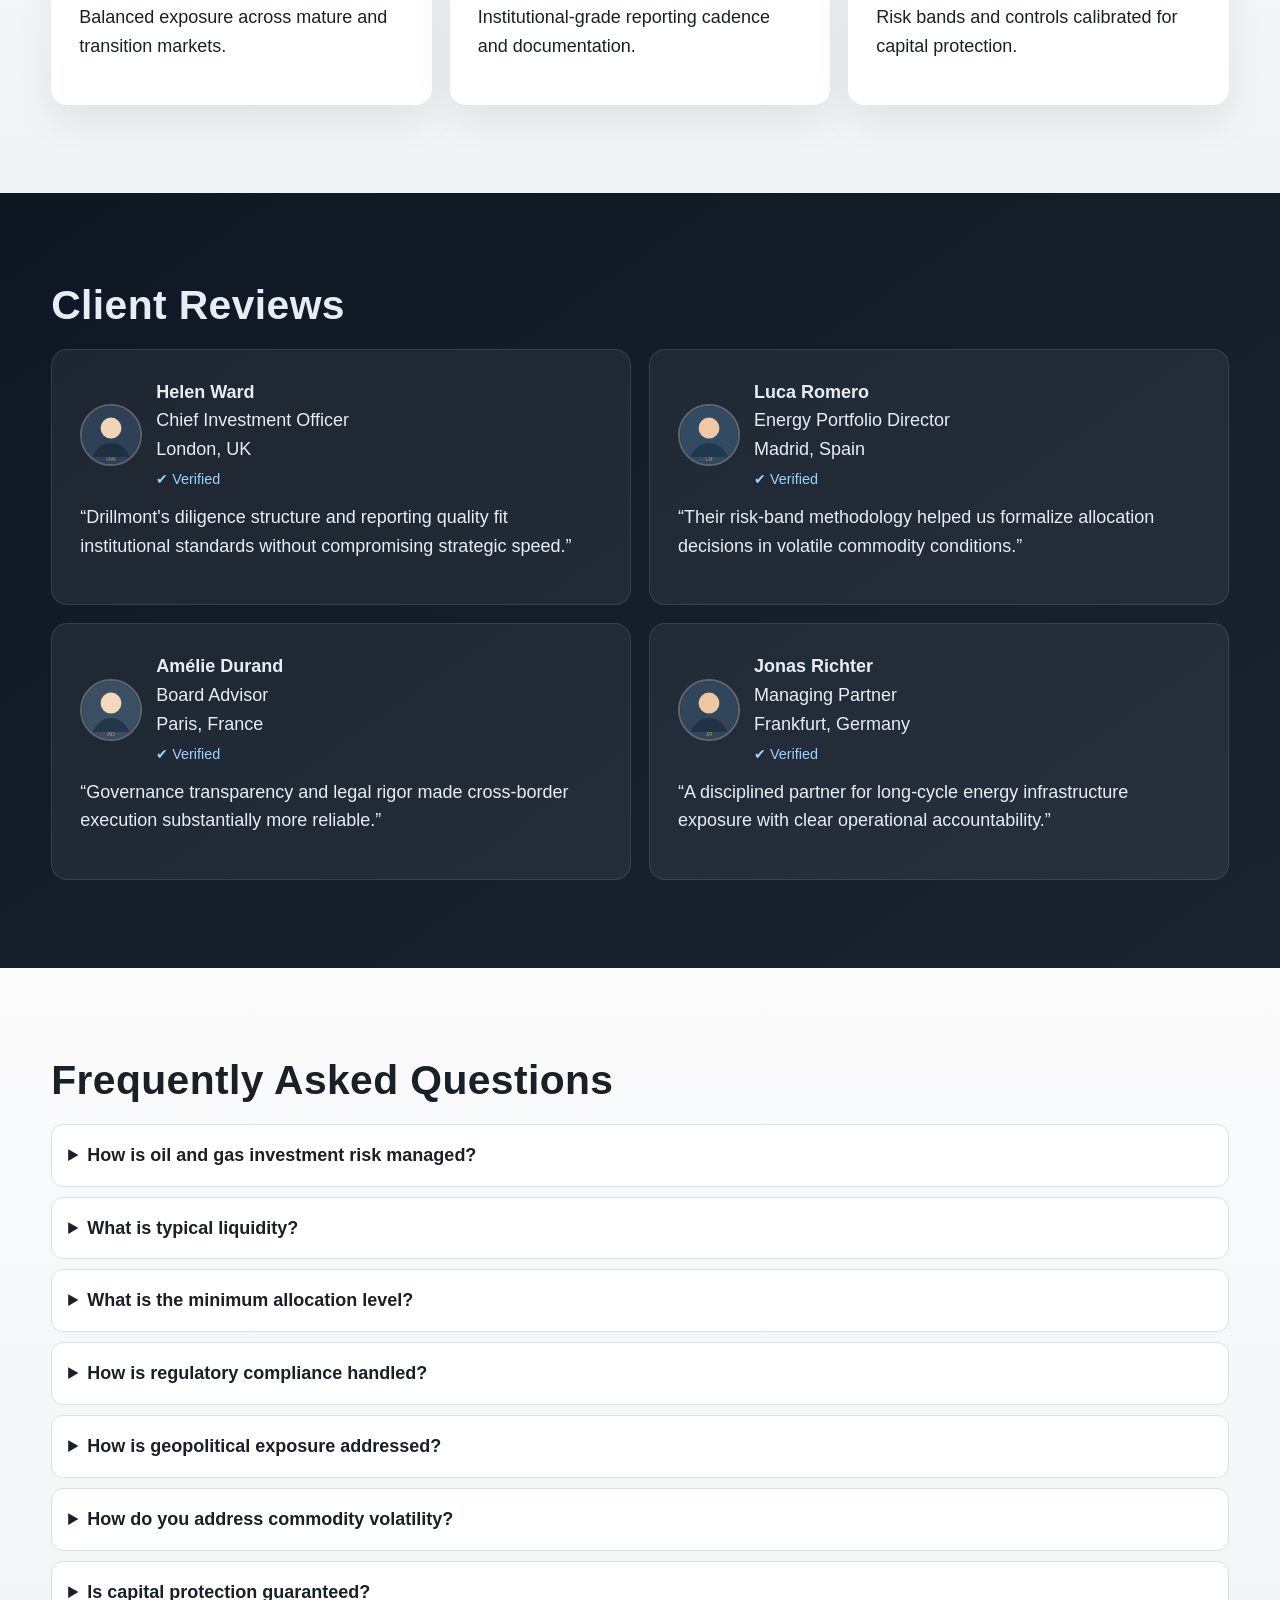
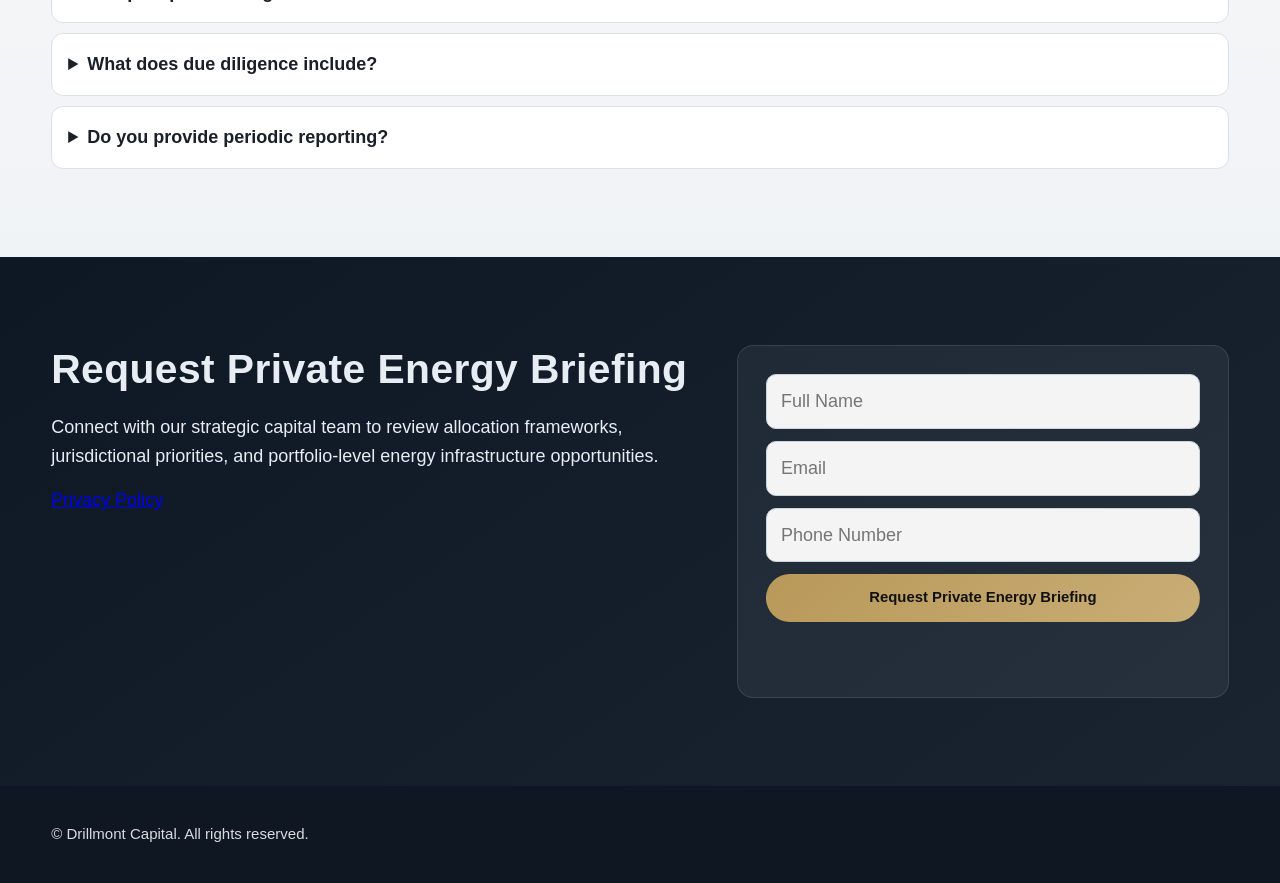
==== commit e1578bee: "Polish language dropdown with premium CTA-style switcher" ====
--- a/index.html
+++ b/index.html
@@ -18,9 +18,7 @@
       </ul>
     </nav>
     <div class="header-actions">
-      <select class="lang-select" aria-label="Select language">
-        <option value="./index.html" selected>EN</option><option value="./de/index.html">DE</option><option value="./fr/index.html">FR</option><option value="./es/index.html">ES</option><option value="./it/index.html">IT</option>
-      </select>
+      <div class="lang-switcher"><button class="lang-trigger" type="button" aria-expanded="false">EN</button><div class="lang-menu"><a href="./index.html">EN</a><a href="./de/index.html">DE</a><a href="./fr/index.html">FR</a><a href="./es/index.html">ES</a><a href="./it/index.html">IT</a></div></div>
       <a class="btn" href="#contact">Request Consultation</a>
       <button class="burger" aria-label="Open menu" aria-expanded="false"><span></span><span></span><span></span></button>
     </div>
@@ -29,9 +27,7 @@
 <div class="drawer-backdrop"></div>
 <aside class="mobile-drawer" aria-label="Mobile menu">
   <a href="#about">About</a><a href="#strategy">Strategy</a><a href="#advantages">Advantages</a><a href="#metrics">Metrics</a><a href="#reviews">Reviews</a><a href="#faq">FAQ</a><a href="#contact">Contact</a>
-  <select class="lang-select" aria-label="Select language mobile">
-    <option value="./index.html" selected>English</option><option value="./de/index.html">Deutsch</option><option value="./fr/index.html">Français</option><option value="./es/index.html">Español</option><option value="./it/index.html">Italiano</option>
-  </select>
+  <div class="lang-switcher"><button class="lang-trigger" type="button" aria-expanded="false">English</button><div class="lang-menu"><a href="./index.html">English</a><a href="./de/index.html">Deutsch</a><a href="./fr/index.html">Français</a><a href="./es/index.html">Español</a><a href="./it/index.html">Italiano</a></div></div>
 </aside>
 
 <section class="section section-light" id="about">
--- a/assets/styles.css
+++ b/assets/styles.css
@@ -259,3 +259,68 @@
   .stats-grid, .adv-grid, .review-grid, .faq-grid { grid-template-columns: 1fr; }
   .lang-select { width: 100%; }
 }
+
+/* Premium language switcher */
+.lang-switcher {
+  position: relative;
+  display: inline-block;
+}
+.lang-trigger {
+  appearance: none;
+  border: 1px solid transparent;
+  border-radius: 999px;
+  padding: 11px 18px;
+  min-height: 44px;
+  font-size: .93rem;
+  font-weight: 600;
+  letter-spacing: .01em;
+  cursor: pointer;
+  background: linear-gradient(135deg, var(--accent), #c8ad75);
+  color: #111;
+  box-shadow: 0 10px 24px rgba(14, 24, 36, 0.22);
+}
+.lang-trigger:hover { filter: brightness(1.06); }
+
+.lang-menu {
+  position: absolute;
+  right: 0;
+  top: calc(100% + 10px);
+  min-width: 150px;
+  padding: 8px;
+  border-radius: 14px;
+  border: 1px solid rgba(255, 255, 255, 0.22);
+  background: #1a2431;
+  box-shadow: 0 16px 36px rgba(8, 13, 20, 0.35);
+  opacity: 0;
+  transform: translateY(8px);
+  pointer-events: none;
+  transition: opacity .22s ease, transform .22s ease;
+  z-index: 280;
+}
+.lang-switcher.open .lang-menu {
+  opacity: 1;
+  transform: translateY(0);
+  pointer-events: auto;
+}
+.lang-menu a {
+  display: block;
+  text-decoration: none;
+  color: #edf2f9;
+  font-size: .92rem;
+  font-weight: 600;
+  padding: 9px 11px;
+  border-radius: 10px;
+}
+.lang-menu a:hover {
+  background: rgba(185, 153, 90, 0.22);
+  color: #fff;
+}
+
+.mobile-drawer .lang-switcher { width: 100%; margin-top: 12px; }
+.mobile-drawer .lang-trigger { width: 100%; text-align: left; }
+.mobile-drawer .lang-menu {
+  width: 100%;
+  right: auto;
+  left: 0;
+  background: #202c3b;
+}
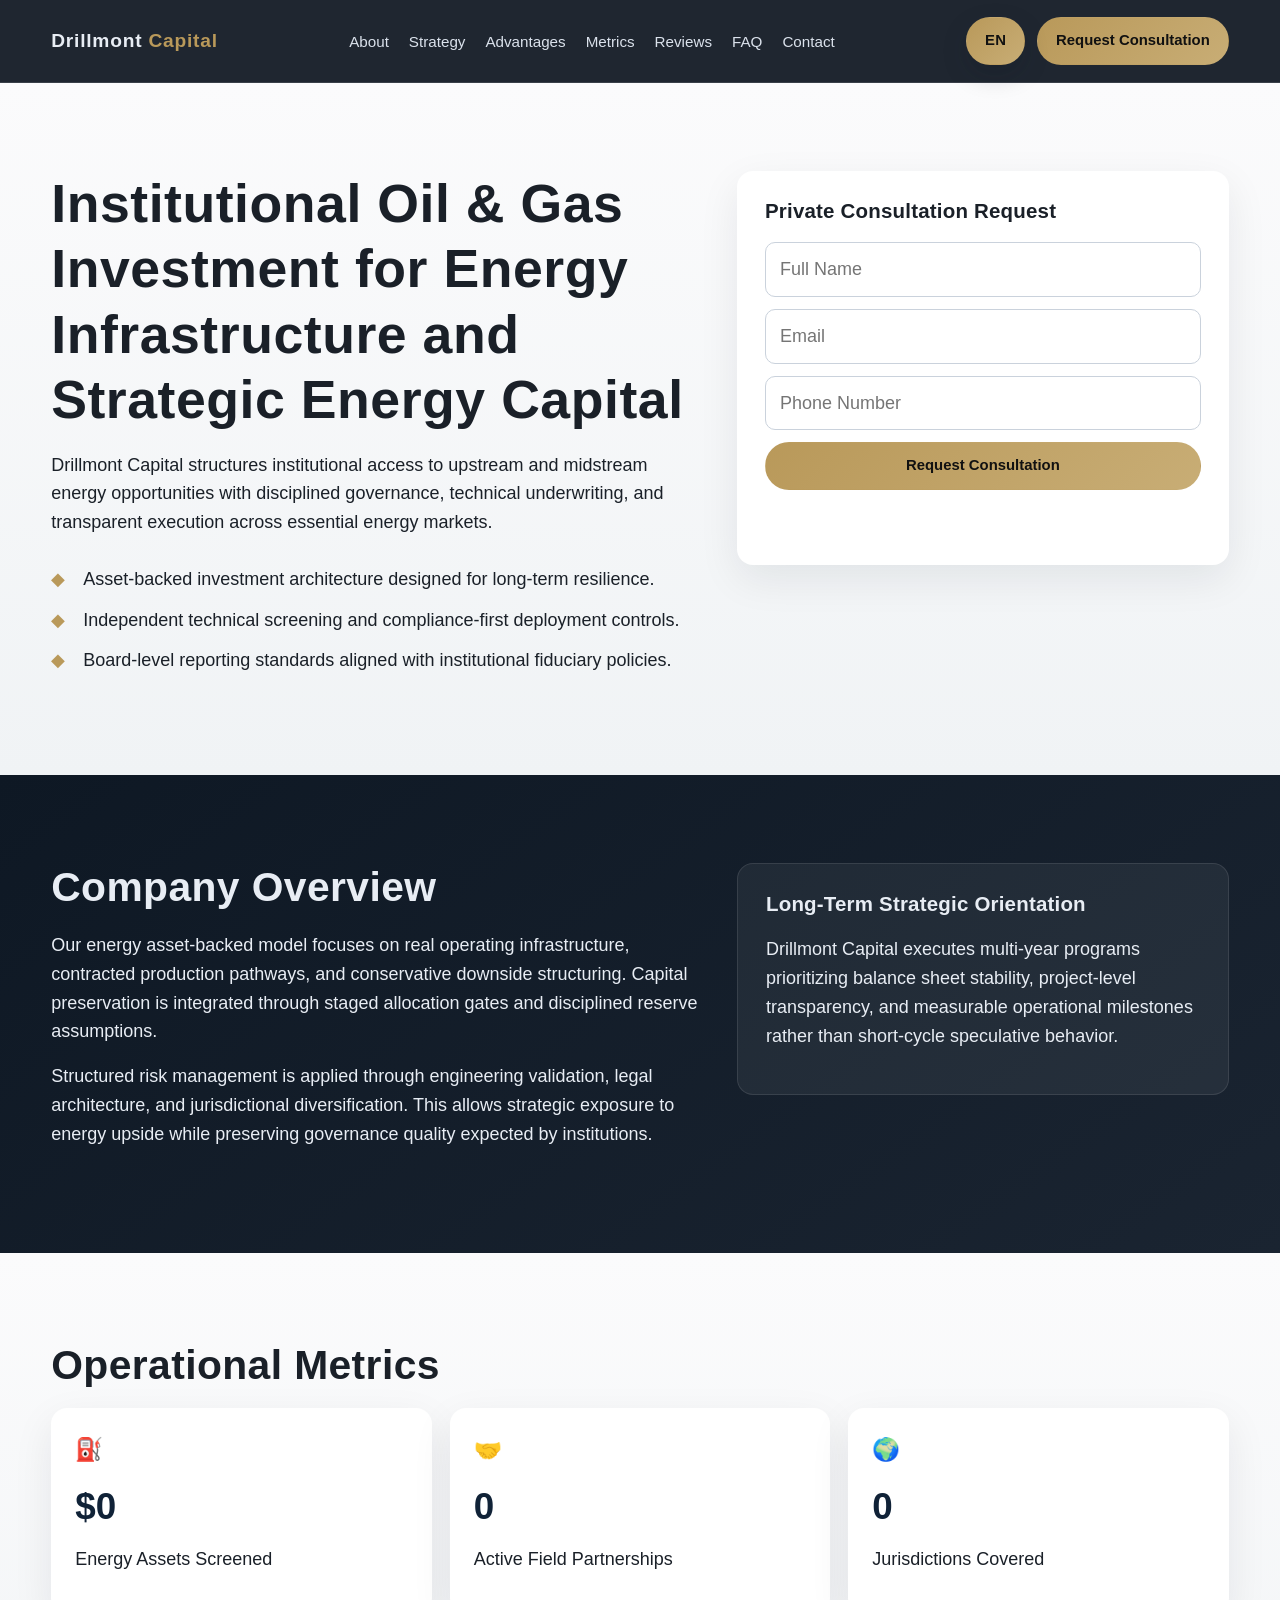
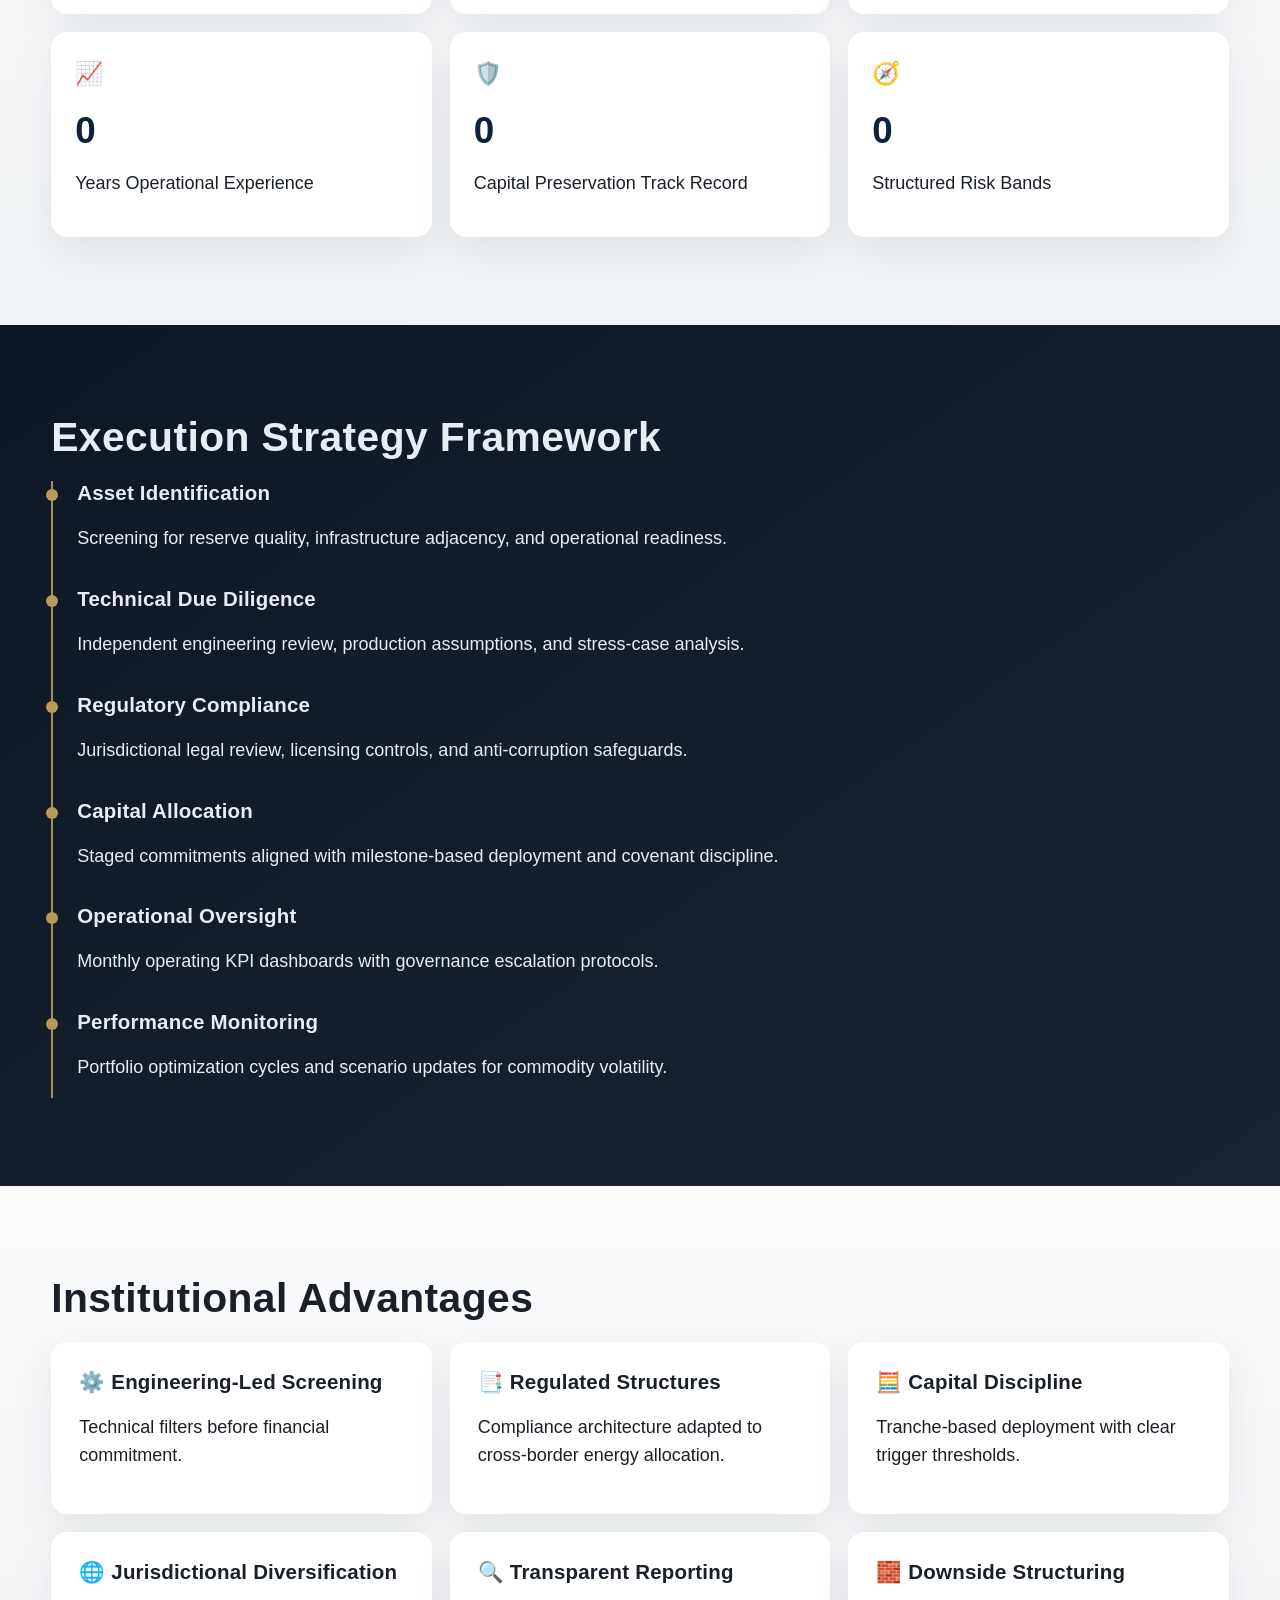
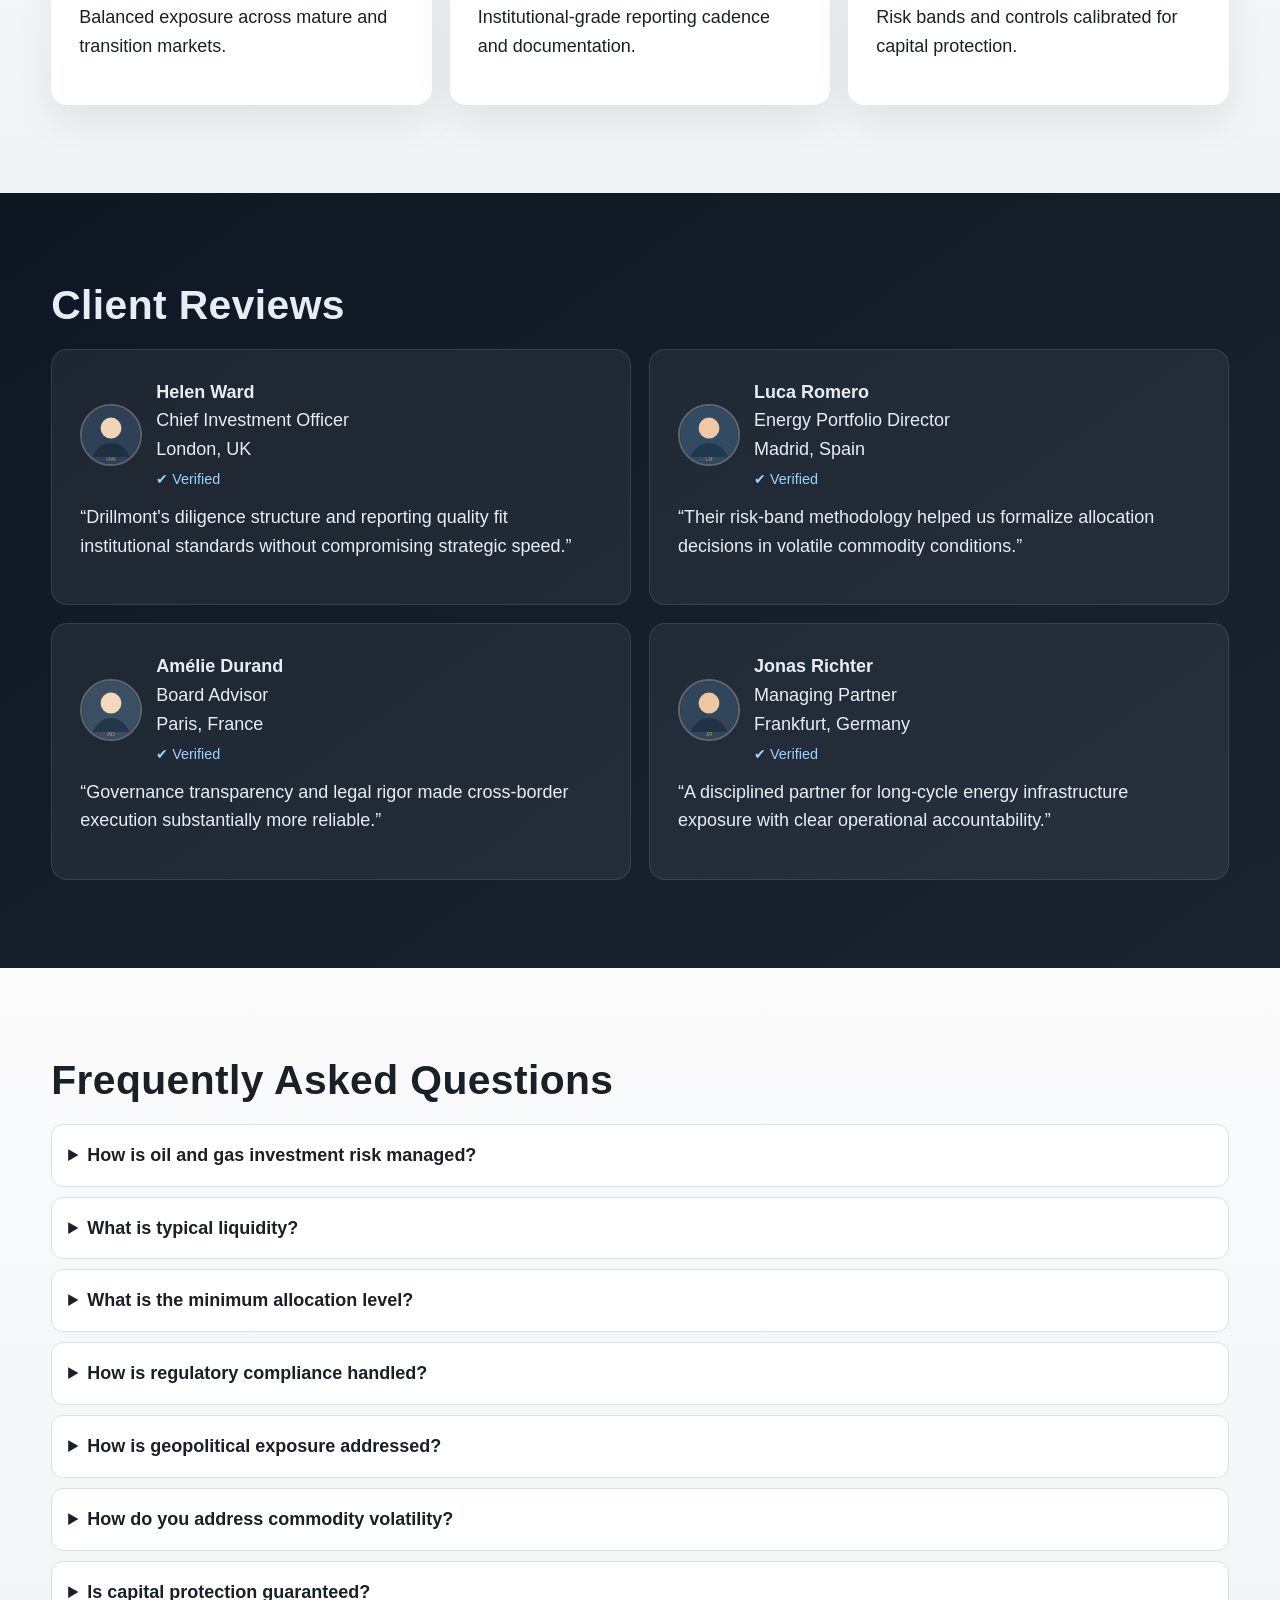
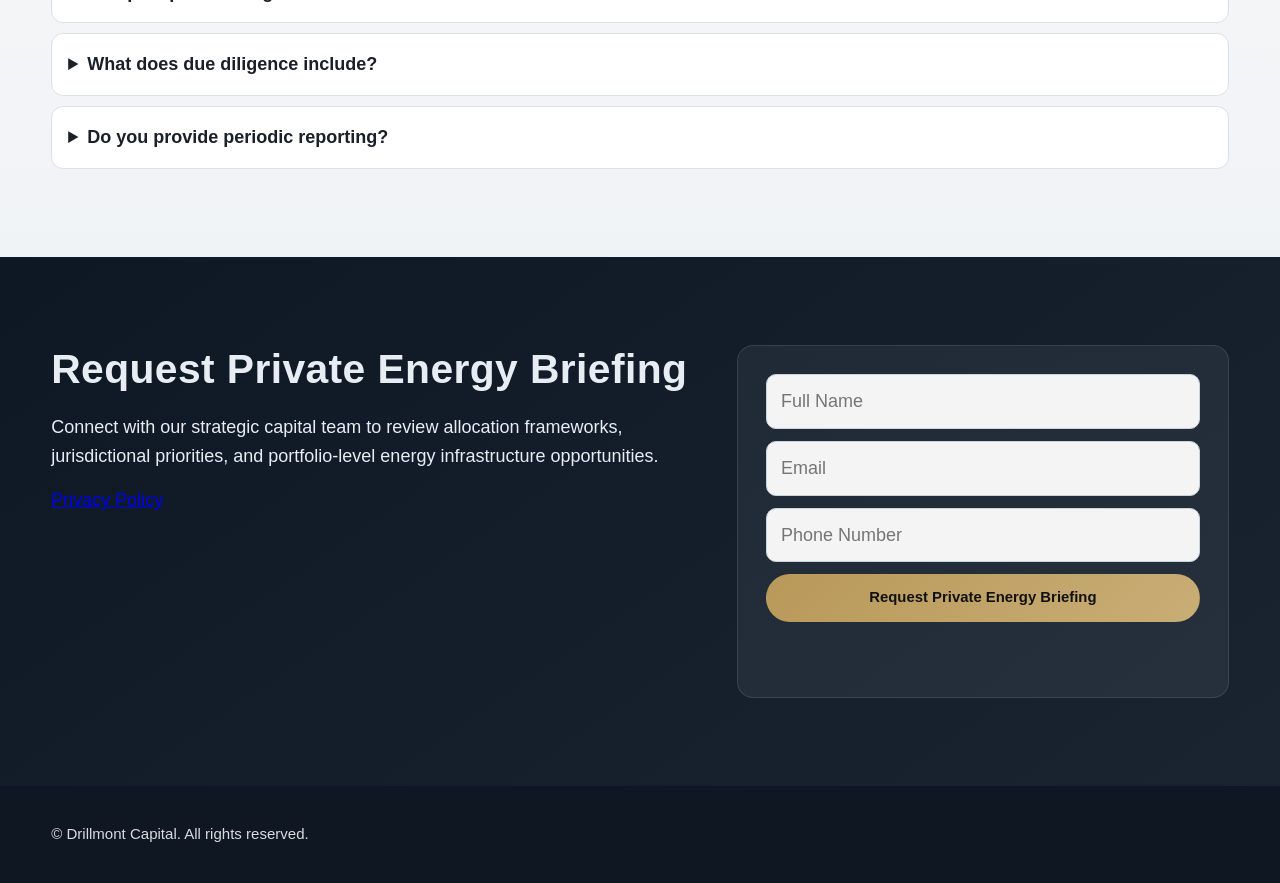
==== commit f40b4324: "Merge branch 'main' into codex/create-multilingual-static-website-for-drillmont-capital-3wqto9" ====
--- a/index.html
+++ b/index.html
@@ -18,7 +18,9 @@
       </ul>
     </nav>
     <div class="header-actions">
+
       <div class="lang-switcher"><button class="lang-trigger" type="button" aria-expanded="false">EN</button><div class="lang-menu"><a href="./index.html">EN</a><a href="./de/index.html">DE</a><a href="./fr/index.html">FR</a><a href="./es/index.html">ES</a><a href="./it/index.html">IT</a></div></div>
+
       <a class="btn" href="#contact">Request Consultation</a>
       <button class="burger" aria-label="Open menu" aria-expanded="false"><span></span><span></span><span></span></button>
     </div>
@@ -27,7 +29,9 @@
 <div class="drawer-backdrop"></div>
 <aside class="mobile-drawer" aria-label="Mobile menu">
   <a href="#about">About</a><a href="#strategy">Strategy</a><a href="#advantages">Advantages</a><a href="#metrics">Metrics</a><a href="#reviews">Reviews</a><a href="#faq">FAQ</a><a href="#contact">Contact</a>
+
   <div class="lang-switcher"><button class="lang-trigger" type="button" aria-expanded="false">English</button><div class="lang-menu"><a href="./index.html">English</a><a href="./de/index.html">Deutsch</a><a href="./fr/index.html">Français</a><a href="./es/index.html">Español</a><a href="./it/index.html">Italiano</a></div></div>
+
 </aside>
 
 <section class="section section-light" id="about">
